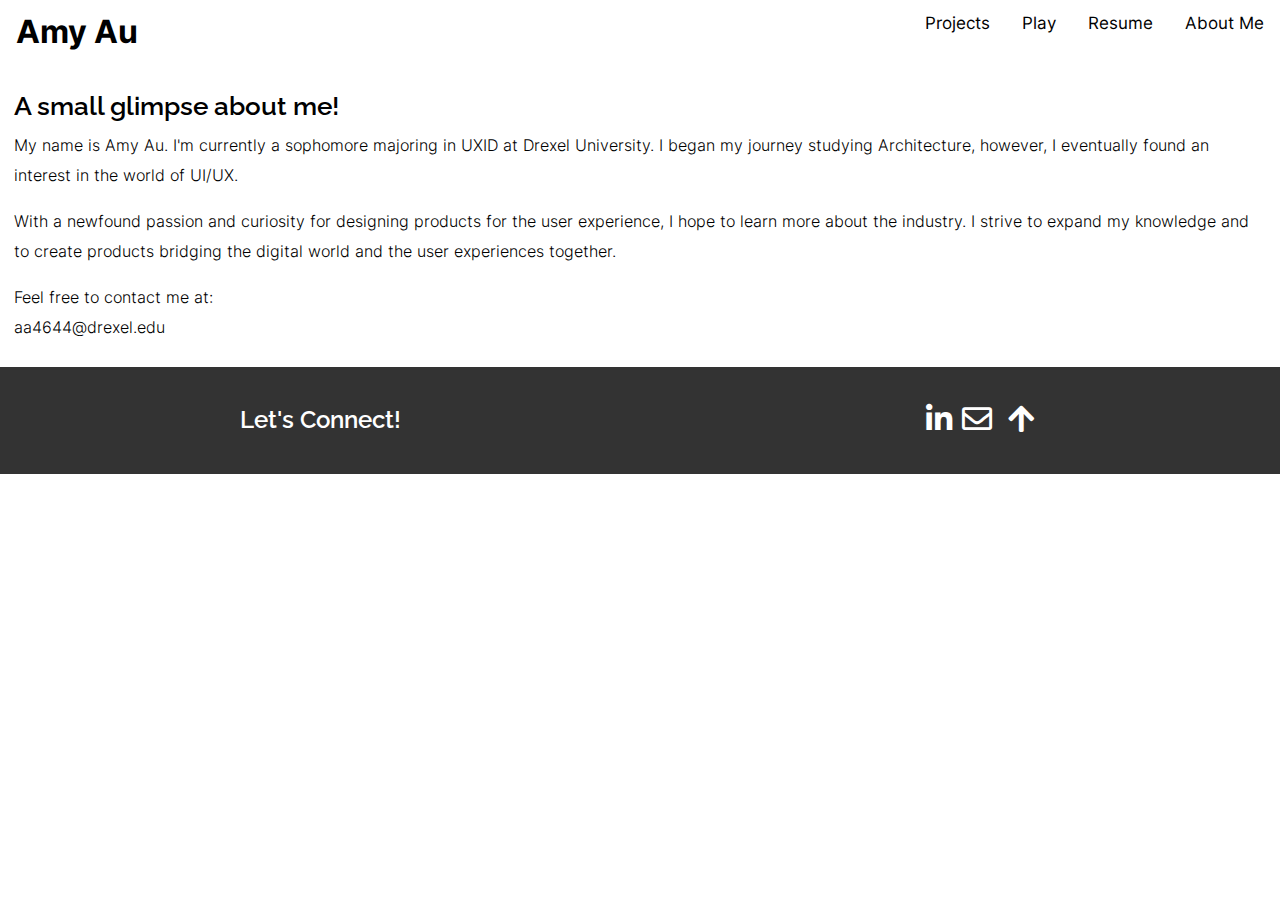
==== about.html @ a2ee76c4 "about me" ====
<!DOCTYPE html>
<html lang="en">
<head>
    <meta charset="UTF-8">
    <meta name="viewport" content="width=device-width, initial-scale=1.0">
    <title>Play</title>
    <link href="css/normalize.css" rel="stylesheet">
    <link href="css/general.css" rel="stylesheet">
    <script src="javascript/general.js"></script>
    <link rel="stylesheet" href="https://cdnjs.cloudflare.com/ajax/libs/font-awesome/5.15.4/css/all.min.css">
    <link rel="stylesheet" href="https://cdnjs.cloudflare.com/ajax/libs/font-awesome/4.7.0/css/font-awesome.min.css">
</head>

<body>
    <header>
        <nav class="topnav" id="myTopnav">
            <a href="index.html" class="active">Amy Au</a>
            <a href="about.html">About Me</a>
            <a href="resume.html">Resume</a>
            <a href="play.html">Play</a>
            <a href="project.html">Projects</a>
            <a href="javascript:void(0);" class="icon" onclick="myFunction()">
                <i class="fa fa-bars"></i>
            </a>
        </nav>
    </header>

    <main>
        <article>
            <section class="about-heading">
                <h1>A small glimpse about me!</h1>
            </section>
        </article>  

        <article>
            <section class="about-description">
                <p>My name is Amy Au. I'm currently a sophomore majoring in UXID at Drexel University. I began my journey studying Architecture, however, I eventually found an interest in the world of UI/UX.</p>
                <p>With a newfound passion and curiosity for designing products for the user experience, I hope to learn more about the industry. I strive to expand my knowledge and to create products bridging the digital world and the user experiences together.</p>
                <p>Feel free to contact me at: <br> aa4644@drexel.edu</p>
            </section>
        </article>

        
    </main>

    <footer class="footer">
        <div class="footer-content">
            <div class="left-section">
            <h2>Let's Connect!</h2>
        </div>
        <div class="right-section">
            <a href="https://www.linkedin.com/in/amy-au22/" class="icon-link"><i class="fab fa-linkedin"></i></a>
            <a href="mailto:aa4644@drexel.edu" class="icon-link"><i class="far fa-envelope"></i></a>
            <button onclick="scrollToTop()" class="scroll-top-btn"><i class="fas fa-arrow-up"></i></button>
        </div>
        </div>
    </footer>


</body>
</html>
---- css/general.css ----
* {
    box-sizing: border-box;
}

@font-face {
    font-family: 'InterBold';
    src: url('../fonts/Inter-Bold.ttf');
}

@font-face {
    font-family: 'InterLight';
    src: url('../fonts/Inter-Light.ttf');
}

@font-face {
    font-family: 'InterRegular';
    src: url('../fonts/Inter-Regular.ttf');
}

@font-face {
    font-family: 'RalewayLight';
    src: url('../fonts/Raleway-Light.ttf');
}

@font-face {
    font-family: 'RalewaySemiBold';
    src: url('../fonts/Raleway-SemiBold.ttf');
}

@font-face {
    font-family: 'RalewayBold';
    src: url('../fonts/Raleway-Bold.ttf');
}

html {
    --primary-text: #000000;
    --footer-background: #005454;
    --button-color: #1d17bd;

}

/* navigation begins */
.topnav {
    overflow: hidden;
}

.topnav a {
    float: right;
    display: block;
    color: #000000;
    text-align: center;
    padding: 14px 16px;
    text-decoration: none;
    font-size: 17px;
    font-family: 'InterRegular', sans-serif ;
}

.topnav a:hover {
    color: black;
}

.topnav a.active {
    color: rgb(0, 0, 0);
    float: left;
    font-family:'InterBold', sans-serif;
    font-size: 32px;
}

.topnav .icon {
    display: none;
    font-size: 30px;
}

@media screen and (max-width: 600px) {
    .topnav a:not(:first-child) {display: none;}
    .topnav a.icon {
        float: right;
        display: block;
    }
}

@media screen and (max-width: 600px) {
    .topnav.responsive {position: relative;}
    .topnav.responsive .icon {
        position: absolute;
        right: 0;
        top: 0;
    }
    .topnav.responsive a {
        float: none;
        display: block;
        text-align: left;
    }
}
/*navigation end*/


/*profile picture*/
.image-container {
    display: flex; /* Use flexbox */
    justify-content: center; /* Center horizontally */
    align-items: center; /* Center vertically */
    max-width: 100%; /* Ensure the image container does not exceed the width of its parent */
    height: auto; /* Automatically adjust the height based on the aspect ratio */
    overflow: hidden; /* Prevent the image from overflowing its container */
}

  /* Media query for small screens */
@media screen and (max-width: 600px) {
    .image-container img {
      width: 299px; /* Adjust width for medium screens */
      height: 294px; /* Adjust height for medium screens */
    }
}

  /* Media query for medium screens */
@media screen and (min-width: 601px) {
    .image-container img {
      width: 253px; /* Adjust width for medium screens */
      height: 313px; /* Adjust height for medium screens */
    }
}

  /* Media query for large screens */
@media screen and (min-width: 1200px) {
    .image-container img {
      width: 410px; /* Adjust width for large screens */
      height: 507px; /* Adjust height for large screens */
    }
}
/*profile picture end*/


/*introduction*/
.intro {
    font-family: 'RalewaySemiBold', sans-serif;
    padding-left: 14px;
}

.intro h1 {
    margin-bottom: 0px;
    margin-top: 0px;
}

.description-intro {
    font-family: 'InterLight', sans-serif;
    line-height: 1.5;
    padding-left: 14px;
    padding-right: 14px;
    margin-bottom: 30px;
}
/*introduction end*/


/*project 1 and 2--diner*/
.mobile,
.diner {
    padding-left: 14px;
    padding-right: 14px;
}

.mobile h2,
.diner h2 {
    font-family: 'RalewaySemiBold', sans-serif;
    margin-bottom: 0px;
    margin-top: 30px;
}

.mobile p,
.diner p {
    font-family: 'InterLight', sans-serif;
    margin-bottom: 0px;
    margin-top: 5px;
}

.mobile-homepage,
.diner-homepage {
    max-width: 100%; /* Ensure image doesn't exceed its container's width */
    height: auto; /* Maintain aspect ratio */
    margin: auto 0;
    padding-top: 5px;
    border-radius: 20px;
}

  /* Small screens (up to 600px) */
@media (max-width: 600px) {
    .mobile .mobile-homepage img,
    .diner .diner-homepage img {
      max-width: 100%; /* Reduce image size on small screens */
    }
}

  /* Medium screens (601px to 1024px) */
@media (min-width: 601px) and (max-width: 1024px) {
    .mobile .mobile-homepage img,
    .diner .diner-homepage img {
      max-width: 60%; /* Reduce image size on medium screens */
    }
}

  /* Large screens (1025px and above) */
@media (min-width: 1025px) {
    .mobile .mobile-homepage img,
    .diner .diner-homepage img {
      max-width: 50%; /* Reduce image size on large screens */
    }
}
/*project 1 and 2--diner*/

/* Default styles for all screens */

/* Default styles for all screens */

.photography, 
.play {
    position: relative; /* Position relative for absolute positioning inside */
    display: inline-block; /* Ensure proper layout */
    padding-left: 14px;
    padding-right: 14px;
    padding-top: 20px;
    margin: 0 auto;
}

.photography img,
.play img {
    max-width: 100%; /* Set maximum width to 95% of its container */
    display: block; /* Ensure image is centered */
    padding-top: 5px; /* Add padding to the top */
    border-radius: 20px; /* Add rounded corners to the image */
    filter: brightness(50%); /* Adjust brightness of the image */
}

.photography figcaption,
.play figcaption {
    position: absolute; /* Position absolutely relative to the figure */
    top: 50%; /* Move to the vertical center */
    left: 50%; /* Move to the horizontal center */
    transform: translate(-50%, -50%); /* Center the figcaption */
    z-index: 2; /* Ensure it's on top of the image */
    padding-top: 20px;
}

.photography-text,
.play-text {
    font-family: 'RalewaySemiBold', sans-serif;
    text-decoration: none; /* Remove default underline */
    color: white; /* Text color */
    padding: 10px 20px; /* Padding around the text */
    border-radius: 10px; /* Rounded corners */
}

/* Small screens (up to 600px) */
@media (max-width: 600px) {
    .photography-text,
    .play-text {
      font-size: 30px; /* Decrease font size on small screens */
      padding: 8px 16px; /* Adjust padding on small screens */
    }
}

  /* Medium screens (601px to 1024px) */
@media (min-width: 601px) and (max-width: 1024px) {
    .photography-text,
    .play-text {
      font-size: 16px; /* Adjust font size on medium screens */
      padding: 10px 18px; /* Adjust padding on medium screens */
    }
}

  /* Large screens (1025px and above) */
@media (min-width: 1025px) {
    .photography-text,
    .play-text {
      font-size: 18px; /* Increase font size on large screens */
      padding: 12px 22px; /* Adjust padding on large screens */
    }
}

/*footer start*/
.footer {
    margin-top: 25px;
    background-color: #333;
    color: #fff;
    padding: 20px;
    text-align: center;
    display: flex;
    flex-direction: column;
    justify-content: center;
    align-items: center;
}

.footer-content {
    display: flex;
    flex-direction: column;
    align-items: center;
    width: 100%;
    max-width: 800px;
}

.left-section {
    font-family: 'RalewaySemiBold', sans-serif;
    margin-bottom: 10px;
}

.right-section {
    display: flex;
    align-items: center;
}

.icon-link {
    color: #fff;
    font-size: 30px;
    margin: 0 5px;
    text-decoration: none;
}

.scroll-top-btn {
    font-size: 30px;
    background-color: transparent;
    color: #fff;
    border: none;
    cursor: pointer;
    margin-left: 5px;
}

@media screen and (min-width: 768px) {
    .footer-content {
        flex-direction: row;
        justify-content: space-between;
        align-items: center;
    }

    .left-section {
        margin-bottom: 0;
        margin-right: auto;
    }
}
/*footer end*/

.project-heading {
    font-family: 'RalewaySemiBold', sans-serif;
    padding-left: 14px;
    margin-bottom: -10px;
}

.project-second-headings {
    font-family: 'InterLight', sans-serif;
    font-size: 14px;
    padding-left: 14px;
    padding-right: 14px;
}

.project-second-headings p {
    margin-top: -5px;
    margin-bottom: 20px;
    line-height: 1.5;
}

.mobilewireframe,
.project-second-headings .persona {
    max-width: 100%; /* Ensure image doesn't exceed its container's width */
    height: auto; /* Maintain aspect ratio */
    margin: 0 auto; /* Center the image horizontally */
    border-radius: 20px;
}

/* Media query for smaller screens */
@media screen and (max-width: 600px) {
    .mobilewireframe,
    .project-second-headings .persona {
        max-width: 100%; /* Reduce image size on smaller screens */
    }
}


.gallery {
    display: grid;
    grid-template-columns: repeat(4, 1fr);
    grid-auto-rows: auto;
    grid-auto-flow: dense;
    gap: 6px;
    padding: 0 14px;
}

img {
    width:100%;
    height: 100%;
    object-fit: cover;
}

img.four-grid-cells {
    grid-row: span 2 / auto;
    grid-column: span 2 / auto;
}

img.wide-image {
    grid-column: span 2 / auto;
}

@media screen and (max-width: 768px) {
    .gallery {
        grid-template-columns: 1fr 1fr;
    }
}

@media screen and (max-width: 480px) {

    /* changes the grid layout to a single column */
        div.gallery {
            grid-template-columns: 1fr;
        }
    
    /* resets the grid placement properties for 
    the images spanning four grid cells */
        img.four-grid-cells {
            grid-row: auto;
            grid-column: auto;
        }
    
    /* resets the grid placement properties for 
    the images spanning two grid columns  */
        img.wide-image {
            grid-column: auto;
        }
    }

.resume-intro {
    font-family: 'RalewaySemiBold', sans-serif;
    text-align: center;
}

.resume-intro h3 {
    margin: 0;
    padding-top: 30px;
}

.resume-intro p {
    margin: 3px;
}

.resume-body {
    margin-right: 14px;
    margin-left: 14px;
}

.resume-body h4 {
    margin-bottom: 10px;
    font-size: 21px;
    font-family: 'RalewayBold', sans-serif;
}

.resume-body h5 {
    font-size: 14px;
    margin-top: 0;
    margin-bottom: 0;
    font-family: 'RalewaySemiBold', sans-serif;
}

.resume-body p,
.resume-body ul,
.resume-body li {
    margin-top: 0;
    font-family: 'RalewayLight', sans-serif;
}

.resume-body p {
    margin-top: 1px;
    line-height: 25px;
}

.resume-body ul {
    margin-top: -10px;
    margin-bottom: 25px;
    line-height: 25px;
}

.button-container {
    margin-top: 40px;
    margin-bottom: 45px;
    text-align: center; /* Center button horizontally within the container */
}

.download-button {
    text-decoration: none;
    font-family: 'InterRegular', sans-serif;
    padding: 12px 20px;
    background-color: #5f80a5; /* Button background color */
    color: #fff; /* Button text color */
    border: none; /* Remove default button border */
    border-radius: 16px; /* Rounded corners */
    cursor: pointer; /* Show pointer cursor on hover */
}

.download-button:hover {
    background-color: #435a73; /* Button background color on hover */
}

.about-description {
    font-family: 'InterLight', sans-serif;
    padding-left: 14px;
    padding-right: 14px;
    line-height: 30px;
}

.about-heading {
    font-size: 13px;
    font-family: 'RalewaySemiBold', sans-serif;
    padding-left: 14px;
    padding-right: 14px;
    padding-top: 10px;
    margin-bottom: -10px;
}
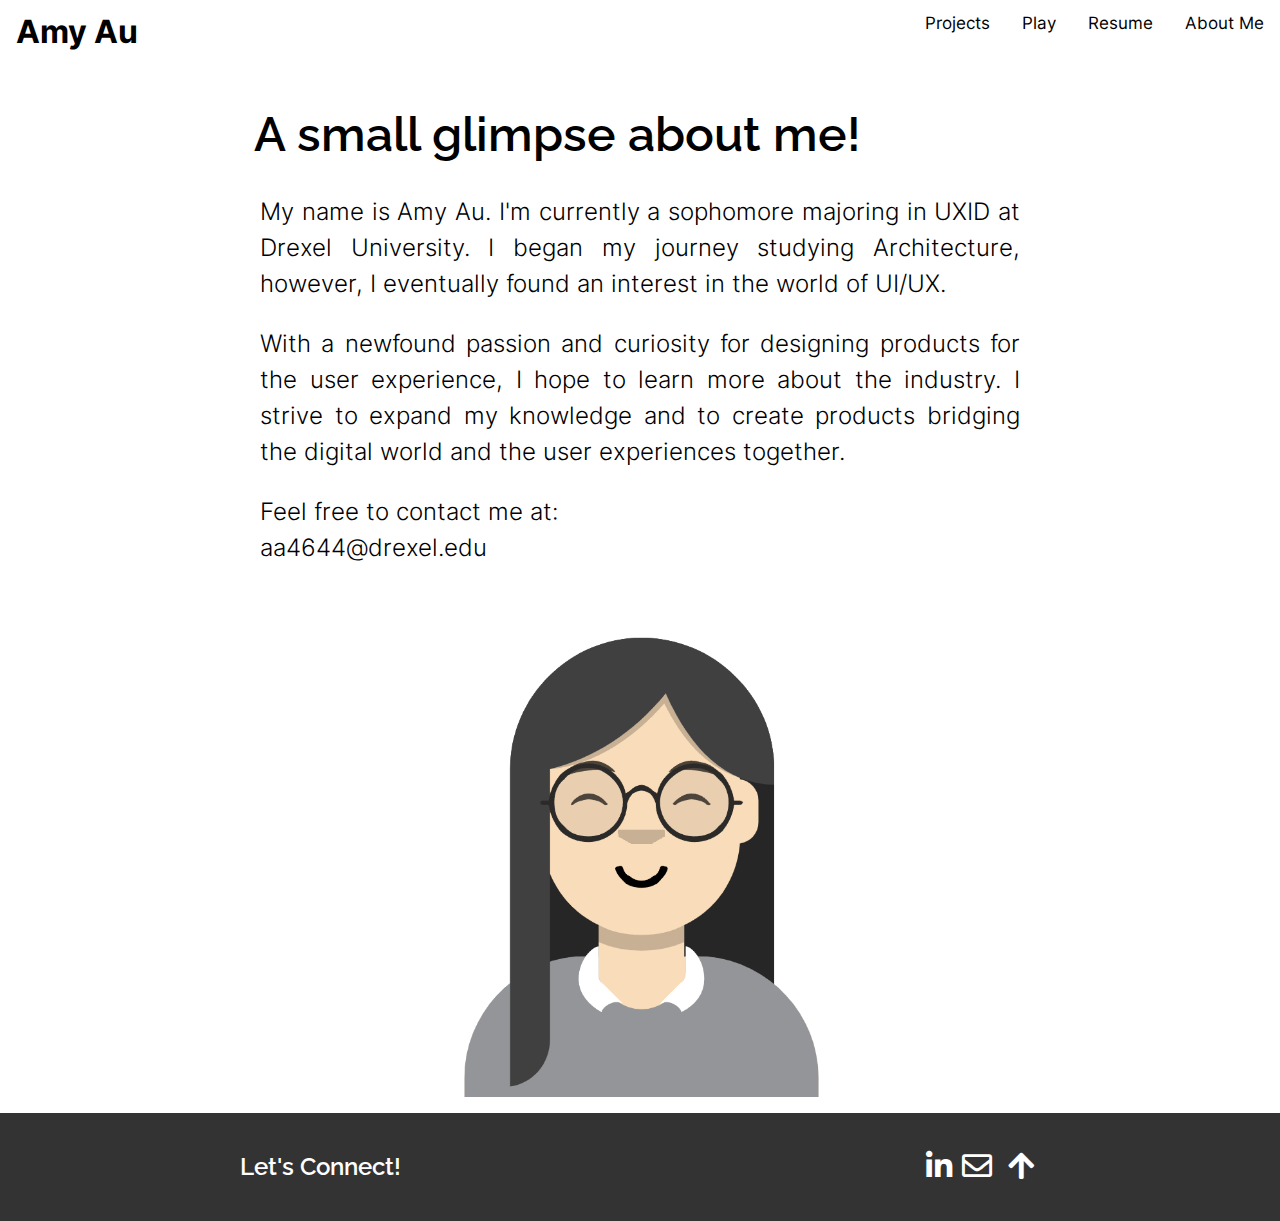
==== commit af8c74df: "about me" ====
--- a/about.html
+++ b/about.html
@@ -11,7 +11,7 @@
     <link rel="stylesheet" href="https://cdnjs.cloudflare.com/ajax/libs/font-awesome/4.7.0/css/font-awesome.min.css">
 </head>
 
-<body>
+<body class="about-page">
     <header>
         <nav class="topnav" id="myTopnav">
             <a href="index.html" class="active">Amy Au</a>
@@ -40,19 +40,21 @@
             </section>
         </article>
 
-        
+        <figure class="image-container">
+            <img src="images/pfp.png" alt="Description of the image" class="small-screen">
+        </figure>
     </main>
 
     <footer class="footer">
         <div class="footer-content">
             <div class="left-section">
-            <h2>Let's Connect!</h2>
-        </div>
-        <div class="right-section">
-            <a href="https://www.linkedin.com/in/amy-au22/" class="icon-link"><i class="fab fa-linkedin"></i></a>
-            <a href="mailto:aa4644@drexel.edu" class="icon-link"><i class="far fa-envelope"></i></a>
-            <button onclick="scrollToTop()" class="scroll-top-btn"><i class="fas fa-arrow-up"></i></button>
-        </div>
+                <h2>Let's Connect!</h2>
+            </div>
+            <div class="right-section">
+                <a href="https://www.linkedin.com/in/amy-au22/" class="icon-link"><i class="fab fa-linkedin"></i></a>
+                <a href="mailto:aa4644@drexel.edu" class="icon-link"><i class="far fa-envelope"></i></a>
+                <button onclick="scrollToTop()" class="scroll-top-btn"><i class="fas fa-arrow-up"></i></button>
+            </div>
         </div>
     </footer>
 
--- a/css/general.css
+++ b/css/general.css
@@ -38,6 +38,7 @@
     --button-color: #1d17bd;
 
 }
+
 
 /* navigation begins */
 .topnav {
@@ -180,6 +181,7 @@
     margin: auto 0;
     padding-top: 5px;
     border-radius: 20px;
+    margin-bottom: 10px;
 }
 
   /* Small screens (up to 600px) */
@@ -228,6 +230,7 @@
     padding-top: 5px; /* Add padding to the top */
     border-radius: 20px; /* Add rounded corners to the image */
     filter: brightness(50%); /* Adjust brightness of the image */
+    margin-bottom: 10px;
 }
 
 .photography figcaption,
@@ -278,7 +281,7 @@
 
 /*footer start*/
 .footer {
-    margin-top: 25px;
+    margin-top: auto;
     background-color: #333;
     color: #fff;
     padding: 20px;
@@ -495,12 +498,6 @@
     background-color: #435a73; /* Button background color on hover */
 }
 
-.about-description {
-    font-family: 'InterLight', sans-serif;
-    padding-left: 14px;
-    padding-right: 14px;
-    line-height: 30px;
-}
 
 .about-heading {
     font-size: 13px;
@@ -509,4 +506,28 @@
     padding-right: 14px;
     padding-top: 10px;
     margin-bottom: -10px;
+}
+
+.about-page {
+    display: flex;
+    flex-direction: column;
+    min-height: 100vh; /* Ensure the body takes up at least the height of the viewport */
+    margin: 0;
+}
+
+.about-description {
+    font-family: 'InterLight', sans-serif;
+    padding: 0 20px; /* Add padding to the sides to increase spacing */
+    line-height: 1.5; /* Increase line height for better readability */
+    font-size: 18px; /* Increase font size */
+    text-align: justify; /* Justify text to fill up space more evenly */
+}
+
+@media screen and (min-width: 768px) {
+    .about-heading,
+    .about-description {
+        font-size: 1.5rem;
+        max-width: 800px; /* Limit the maximum width of the text content */
+        margin: 0 auto; /* Center the text content horizontally */
+    }
 }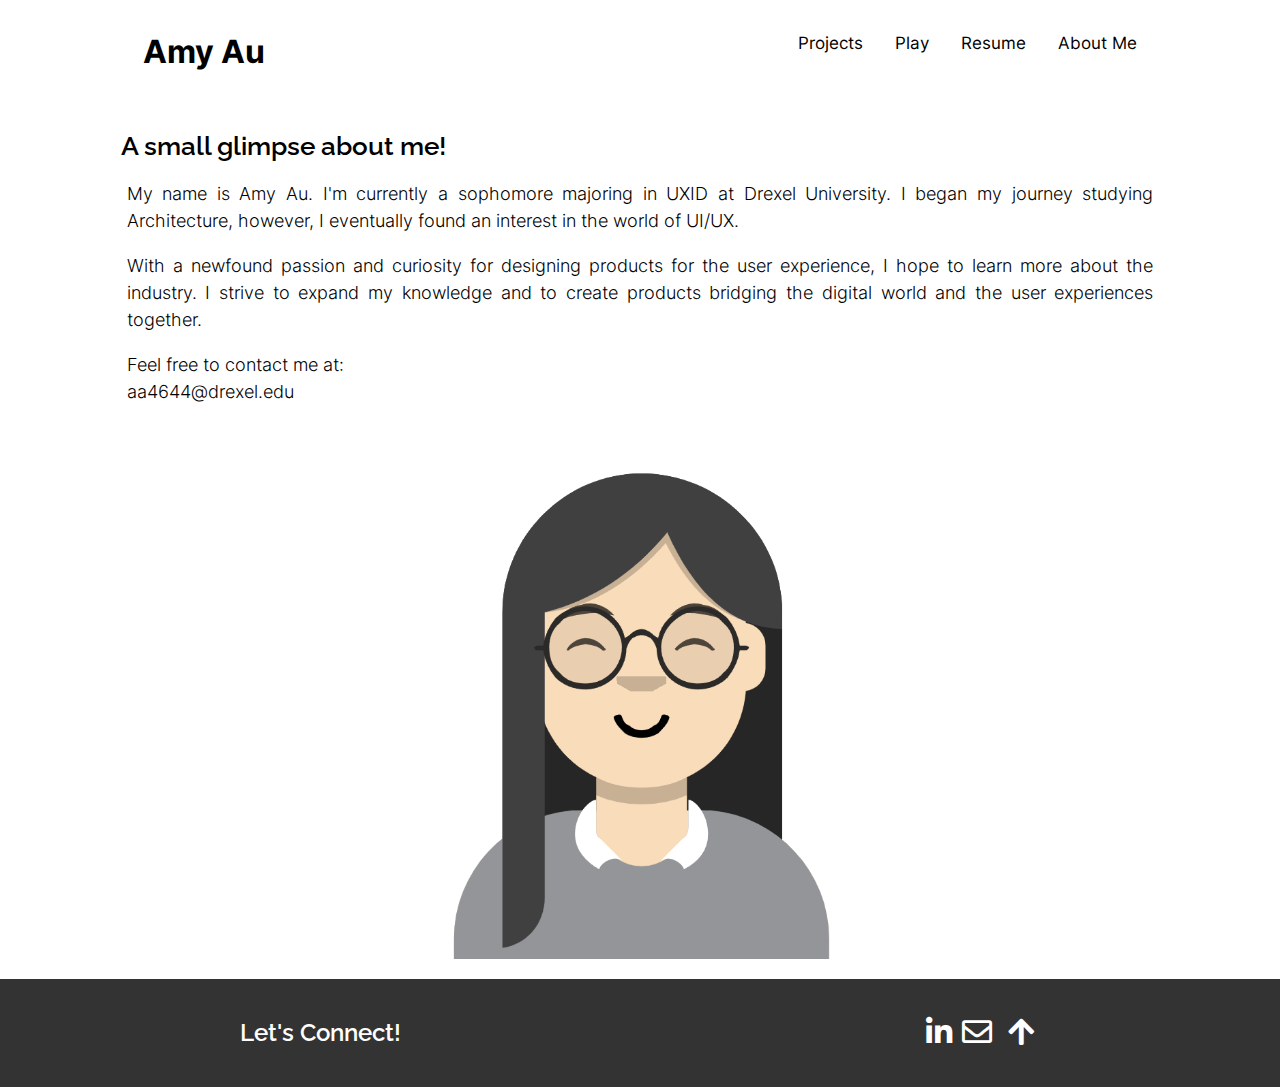
==== commit 974c20de: "grid" ====
--- a/about.html
+++ b/about.html
@@ -12,6 +12,8 @@
 </head>
 
 <body class="about-page">
+    <div class = "parent-general">
+        <div class = "div2">
     <header>
         <nav class="topnav" id="myTopnav">
             <a href="index.html" class="active">Amy Au</a>
@@ -24,27 +26,26 @@
             </a>
         </nav>
     </header>
-
+</div>
+<div class = "div3">
     <main>
-        <article>
-            <section class="about-heading">
+        
+        <article class="about-heading">
                 <h1>A small glimpse about me!</h1>
-            </section>
         </article>  
 
-        <article>
-            <section class="about-description">
+        <div class ="about-description">
                 <p>My name is Amy Au. I'm currently a sophomore majoring in UXID at Drexel University. I began my journey studying Architecture, however, I eventually found an interest in the world of UI/UX.</p>
                 <p>With a newfound passion and curiosity for designing products for the user experience, I hope to learn more about the industry. I strive to expand my knowledge and to create products bridging the digital world and the user experiences together.</p>
                 <p>Feel free to contact me at: <br> aa4644@drexel.edu</p>
-            </section>
-        </article>
+        </div>
 
-        <figure class="image-container">
-            <img src="images/pfp.png" alt="Description of the image" class="small-screen">
-        </figure>
+        <div style="display: flex; justify-content: center;">
+            <img src="images/pfp.png" alt="Description of the image" style="max-width: 50%; padding-bottom: 20px;">
+        </div>
     </main>
-
+</div>
+</div>
     <footer class="footer">
         <div class="footer-content">
             <div class="left-section">
--- a/css/general.css
+++ b/css/general.css
@@ -1,6 +1,7 @@
 * {
     box-sizing: border-box;
 }
+
 
 @font-face {
     font-family: 'InterBold';
@@ -98,38 +99,357 @@
 
 /*profile picture*/
 .image-container {
-    display: flex; /* Use flexbox */
-    justify-content: center; /* Center horizontally */
-    align-items: center; /* Center vertically */
-    max-width: 100%; /* Ensure the image container does not exceed the width of its parent */
-    height: auto; /* Automatically adjust the height based on the aspect ratio */
-    overflow: hidden; /* Prevent the image from overflowing its container */
-}
-
+    display: flex; 
+    justify-content: center; 
+    align-items: center; 
+    max-width: 100%; 
+    height: auto; 
+    overflow: hidden; 
+}
   /* Media query for small screens */
-@media screen and (max-width: 600px) {
-    .image-container img {
-      width: 299px; /* Adjust width for medium screens */
-      height: 294px; /* Adjust height for medium screens */
-    }
+  @media screen and (max-width: 767px) {
+    .header-gen{
+        padding: 12%;
+        padding-bottom: 0;
+    }
+    .parent {
+        column-gap: 1rem;
+        display: grid;
+        grid-template-columns: .1fr 1fr .1fr;
+        grid-template-rows: 1fr .5fr 1fr 1fr .7fr .7fr;
+        grid-template-areas:
+        'space1 avatar space2'
+        'space3 parent-about space4'
+        'space5 proj1 space6'
+        'space7 proj2 space8'
+        'space9 image1 space10'
+        'space12 image2 space11'
+        ;
+        }
+        
+        .avatar {
+            grid-area: avatar;
+            background-color: rgba(255, 255, 255, 0.8);
+            column-span: all;
+        }
+        .image1 {
+            grid-area: image1;
+            background-color: rgba(255, 255, 255, 0.8);
+            column-span: all;
+        }
+        .image2 {
+            grid-area: image2;
+            background-color: rgba(255, 255, 255, 0.8);
+            column-span: all;
+
+        }
+        .proj1 {
+            grid-area: proj1;
+            background-color: rgba(255, 255, 255, 0.8);
+            column-span: all;
+        }
+        .proj2 {
+            grid-area: proj2;
+            background-color: rgba(255, 255, 255, 0.8);
+            column-span: all;
+            border-bottom: 5px solid black;
+
+        }
+
+        .space1 {
+            grid-area: space1;
+            background-color: rgba(255, 255, 255, 0.8);
+            column-span: all;
+            border-bottom: 5px solid black;
+        }
+        .space2 {
+            grid-area: space2;
+            background-color: rgba(255, 255, 255, 0.8);
+            column-span: all;
+            border-bottom: 5px solid black;
+        }
+        .space3 {
+            grid-area: space3;
+            background-color: rgba(255, 255, 255, 0.8);
+            column-span: all;
+            border-bottom: 5px solid black;
+        }
+        .space4 {
+            grid-area: space4;
+            background-color: rgba(255, 255, 255, 0.8);
+            column-span: all;
+            border-bottom: 5px solid black;
+        }
+        .space5 {
+            grid-area: space5;
+            background-color: rgba(255, 255, 255, 0.8);
+            column-span: all;
+            border-bottom: 5px solid black;
+        }
+        .space6 {
+            grid-area: space6;
+            background-color: rgba(255, 255, 255, 0.8);
+            column-span: all;
+            border-bottom: 5px solid black;
+        }
+        .space7 {
+            grid-area: space7;
+            background-color: rgba(255, 255, 255, 0.8);
+            column-span: all;
+            border-bottom: 5px solid black;
+        }
+        .space8 {
+            grid-area: space8;
+            background-color: rgba(255, 255, 255, 0.8);
+            column-span: all;
+            border-bottom: 5px solid black;
+        }
+        .space9 {
+            grid-area: space9;
+            background-color: rgba(255, 255, 255, 0.8);
+            column-span: all;
+            border-bottom: 5px solid black;
+        }
+        .space10 {
+            grid-area: space10;
+            background-color: rgba(255, 255, 255, 0.8);
+            column-span: all;
+            border-bottom: 5px solid black;
+        }
+        .space11 {
+            grid-area: space11;
+            background-color: rgba(255, 255, 255, 0.8);
+            column-span: all;
+            border-bottom: 5px solid black;
+        }
+        .space12 {
+            grid-area: space12;
+            background-color: rgba(255, 255, 255, 0.8);
+            column-span: all;
+            border-bottom: 5px solid black;
+        }
+        .space13 {
+            grid-area: space13;
+            background-color: rgba(255, 255, 255, 0.8);
+            column-span: all;
+            border-bottom: 5px solid black;
+        }
+        .space14 {
+            grid-area: space14;
+            background-color: rgba(255, 255, 255, 0.8);
+            column-span: all;
+            border-bottom: 5px solid black;
+        }
+        
+
+    .parent-about {
+            background-color: rgba(255, 255, 255, 0.8);
+            column-span: all;
+            border-bottom: 5px solid black;
+            padding-top: 30px;
+            padding-bottom: 0;
+            grid-area: parent-about;
+          }
+
 }
 
   /* Media query for medium screens */
-@media screen and (min-width: 601px) {
-    .image-container img {
-      width: 253px; /* Adjust width for medium screens */
-      height: 313px; /* Adjust height for medium screens */
-    }
+  @media screen and (min-width: 768px) and (max-width: 991px){
+
+    .parent {
+        column-gap: 1rem;
+        display: grid;
+        grid-template-columns: .5fr 2fr 2fr .5fr;
+        grid-template-rows: repeat(2, 1fr);
+        grid-template-areas:
+        'space1 avatar parent-about space2'
+        'space3 proj1 proj2 space4'
+        'space5 image1 image2 space6';
+        justify-items: center;
+        }
+        
+        .header-gen{
+
+            padding:60px;
+            padding-bottom: 0px;
+        }
+        .avatar {
+            grid-area: avatar;
+            background-color: rgba(255, 255, 255, 0.8);
+            column-span: all;
+            border-bottom: 10px solid black;
+        }
+        .image1 {
+            grid-area: image1;
+            background-color: rgba(255, 255, 255, 0.8);
+            column-span: all;
+            border-bottom: 10px solid black;
+        }
+        .image2 {
+            grid-area: image2;
+            background-color: rgba(255, 255, 255, 0.8);
+            column-span: all;
+            border-bottom: 10px solid black;
+        }
+        .proj1 {
+            grid-area: proj1;
+            background-color: rgba(255, 255, 255, 0.8);
+            column-span: all;
+            border-bottom: 10px solid black;
+        }
+        .proj2 {
+            grid-area: proj2;
+            background-color: rgba(255, 255, 255, 0.8);
+            column-span: all;
+            border-bottom: 10px solid black;
+        }
+
+        .space1 {
+            grid-area: space1;
+            background-color: rgba(255, 255, 255, 0.8);
+            column-span: all;
+            border-bottom: 10px solid black;
+        }
+        .space2 {
+            grid-area: space2;
+            background-color: rgba(255, 255, 255, 0.8);
+            column-span: all;
+            border-bottom: 10px solid black;
+        }
+        .space3 {
+            grid-area: space3;
+            background-color: rgba(255, 255, 255, 0.8);
+            column-span: all;
+            border-bottom: 10px solid black;
+        }
+        .space4 {
+            grid-area: space4;
+            background-color: rgba(255, 255, 255, 0.8);
+            column-span: all;
+            border-bottom: 10px solid black;
+        }
+        .space5 {
+            grid-area: space5;
+            background-color: rgba(255, 255, 255, 0.8);
+            column-span: all;
+            border-bottom: 10px solid black;
+        }
+        .space6 {
+            grid-area: space6;
+            background-color: rgba(255, 255, 255, 0.8);
+            column-span: all;
+            border-bottom: 10px solid black;
+        }
+        
+
+    .parent-about {
+            background-color: rgba(255, 255, 255, 0.8);
+            column-span: all;
+            border-bottom: 10px solid black;
+            padding-top: 150px;
+            grid-area: parent-about;
+          }
+
 }
 
   /* Media query for large screens */
-@media screen and (min-width: 1200px) {
-    .image-container img {
-      width: 410px; /* Adjust width for large screens */
-      height: 507px; /* Adjust height for large screens */
-    }
+@media screen and (min-width: 992px) {
+    .header-gen{
+        padding: 60px;
+        padding-bottom: 0px;
+    }
+    .parent {
+        column-gap: 1rem;
+        display: grid;
+        grid-template-columns: .5fr 2fr 2fr .5fr;
+        grid-template-rows: repeat(2, 1fr);
+        grid-template-areas:
+        'space1 avatar parent-about space2'
+        'space3 proj1 proj2 space4'
+        'space5 image1 image2 space6';
+        justify-items: center;
+        }
+        
+        .avatar {
+            grid-area: avatar;
+            background-color: rgba(255, 255, 255, 0.8);
+            column-span: all;
+            border-bottom: 10px solid black;
+        }
+        .image1 {
+            grid-area: image1;
+            background-color: rgba(255, 255, 255, 0.8);
+            column-span: all;
+            border-bottom: 10px solid black;
+        }
+        .image2 {
+            grid-area: image2;
+            background-color: rgba(255, 255, 255, 0.8);
+            column-span: all;
+            border-bottom: 10px solid black;
+        }
+        .proj1 {
+            grid-area: proj1;
+            background-color: rgba(255, 255, 255, 0.8);
+            column-span: all;
+            border-bottom: 10px solid black;
+        }
+        .proj2 {
+            grid-area: proj2;
+            background-color: rgba(255, 255, 255, 0.8);
+            column-span: all;
+            border-bottom: 10px solid black;
+        }
+
+        .space1 {
+            grid-area: space1;
+            background-color: rgba(255, 255, 255, 0.8);
+            column-span: all;
+            border-bottom: 10px solid black;
+        }
+        .space2 {
+            grid-area: space2;
+            background-color: rgba(255, 255, 255, 0.8);
+            column-span: all;
+            border-bottom: 10px solid black;
+        }
+        .space3 {
+            grid-area: space3;
+            background-color: rgba(255, 255, 255, 0.8);
+            column-span: all;
+            border-bottom: 10px solid black;
+        }
+        .space4 {
+            grid-area: space4;
+            background-color: rgba(255, 255, 255, 0.8);
+            column-span: all;
+            border-bottom: 10px solid black;
+        }
+        .space5 {
+            grid-area: space5;
+            background-color: rgba(255, 255, 255, 0.8);
+            column-span: all;
+            border-bottom: 10px solid black;
+        }
+        .space6 {
+            grid-area: space6;
+            background-color: rgba(255, 255, 255, 0.8);
+            column-span: all;
+            border-bottom: 10px solid black;
+        }
+        
+
+    .parent-about {
+            background-color: rgba(255, 255, 255, 0.8);
+            column-span: all;
+            border-bottom: 10px solid black;
+            padding-top: 150px;
+            grid-area: parent-about;
+          }
+
 }
 /*profile picture end*/
+
 
 
 /*introduction*/
@@ -185,7 +505,7 @@
 }
 
   /* Small screens (up to 600px) */
-@media (max-width: 600px) {
+@media (max-width: 767px) {
     .mobile .mobile-homepage img,
     .diner .diner-homepage img {
       max-width: 100%; /* Reduce image size on small screens */
@@ -193,7 +513,7 @@
 }
 
   /* Medium screens (601px to 1024px) */
-@media (min-width: 601px) and (max-width: 1024px) {
+@media only screen and (min-width: 768px) and (max-width: 991px) {
     .mobile .mobile-homepage img,
     .diner .diner-homepage img {
       max-width: 60%; /* Reduce image size on medium screens */
@@ -201,7 +521,7 @@
 }
 
   /* Large screens (1025px and above) */
-@media (min-width: 1025px) {
+@media only screen and (min-width: 992px) {
     .mobile .mobile-homepage img,
     .diner .diner-homepage img {
       max-width: 50%; /* Reduce image size on large screens */
@@ -383,6 +703,7 @@
     grid-auto-flow: dense;
     gap: 6px;
     padding: 0 14px;
+    padding-bottom: 40px;
 }
 
 img {
@@ -432,8 +753,9 @@
     text-align: center;
 }
 
-.resume-intro h3 {
+.resume-intro h2 {
     margin: 0;
+    padding-bottom: 0;
     padding-top: 30px;
 }
 
@@ -446,13 +768,13 @@
     margin-left: 14px;
 }
 
-.resume-body h4 {
+.resume-body h2 {
     margin-bottom: 10px;
     font-size: 21px;
     font-family: 'RalewayBold', sans-serif;
 }
 
-.resume-body h5 {
+.resume-body h3 {
     font-size: 14px;
     margin-top: 0;
     margin-bottom: 0;
@@ -463,7 +785,7 @@
 .resume-body ul,
 .resume-body li {
     margin-top: 0;
-    font-family: 'RalewayLight', sans-serif;
+    font-family: 'InterLight', sans-serif;
 }
 
 .resume-body p {
@@ -526,8 +848,23 @@
 @media screen and (min-width: 768px) {
     .about-heading,
     .about-description {
-        font-size: 1.5rem;
-        max-width: 800px; /* Limit the maximum width of the text content */
+        
+        max-width: 100%; /* Limit the maximum width of the text content */
         margin: 0 auto; /* Center the text content horizontally */
     }
-}+}
+.parent-general {
+    display: grid;
+    grid-template-columns: .1fr 1fr .1fr;
+    grid-template-rows: .2fr repeat(4, 1fr);
+    grid-column-gap: 0px;
+    grid-row-gap: 0px;
+    }
+    
+    .div1 { grid-area: 1 / 1 / 6 / 2; }
+    .div2 { grid-area: 1 / 2 / 2 / 3; }
+    .div3 { grid-area: 2 / 2 / 6 / 3; }
+    .div4 { grid-area: 1 / 3 / 6 / 4; }
+    header{
+        padding: 20px;
+    }